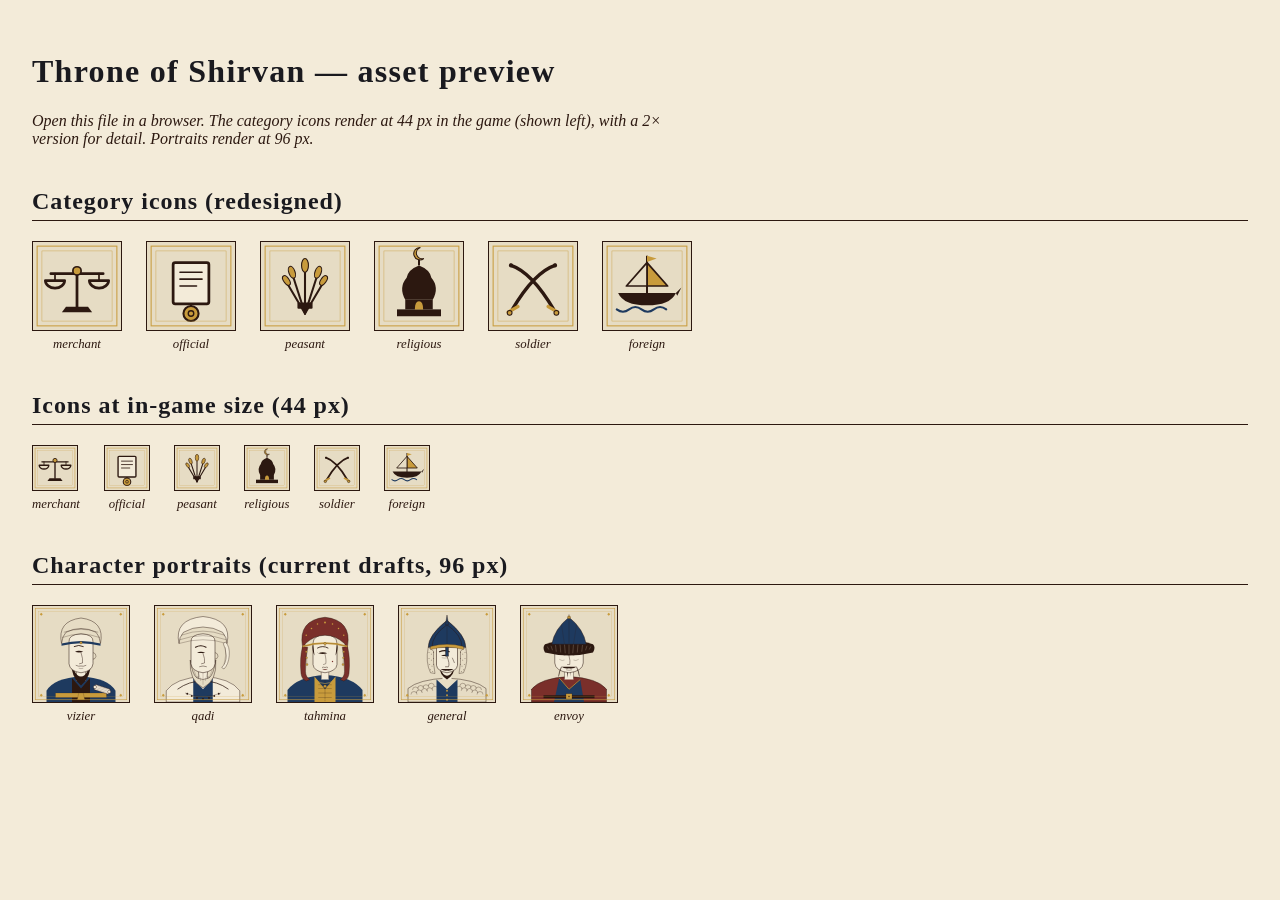
==== assets/preview.html @ d816376f "Add concept chips + Codex, year timeline, swipe, difficulty/daily, reign report; redesign category i" ====
<!DOCTYPE html>
<html lang="en">
  <head>
    <meta charset="UTF-8" />
    <meta name="viewport" content="width=device-width, initial-scale=1.0" />
    <title>Throne of Shirvan — asset preview</title>
    <style>
      body {
        margin: 0;
        padding: 2rem;
        background: #f3ebd9;
        color: #1a1a1f;
        font-family: Georgia, serif;
      }
      h1, h2 { font-weight: 600; letter-spacing: 0.04em; }
      h2 { border-bottom: 1px solid #2c1810; padding-bottom: 0.3rem; margin-top: 2.5rem; }
      .row { display: flex; flex-wrap: wrap; gap: 1.5rem; }
      .cell { text-align: center; }
      .cell img { display: block; background: #e6dcc4; border: 1px solid #2c1810; }
      .cell .label { font-size: 0.8rem; font-style: italic; margin-top: 0.4rem; color: #2c1810; }
      .ingame { display: flex; align-items: center; gap: 0.6rem; background: #e6dcc4; border: 1px solid #2c1810; padding: 0.9rem; max-width: 30rem; margin-top: 0.5rem; }
      .ingame img { display: block; }
      .note { font-style: italic; color: #2c1810; max-width: 40rem; }
    </style>
  </head>
  <body>
    <h1>Throne of Shirvan — asset preview</h1>
    <p class="note">Open this file in a browser. The category icons render at 44&nbsp;px in the game (shown left), with a 2&times; version for detail. Portraits render at 96&nbsp;px.</p>

    <h2>Category icons (redesigned)</h2>
    <div class="row" id="icons"></div>

    <h2>Icons at in-game size (44&nbsp;px)</h2>
    <div class="row" id="icons-small"></div>

    <h2>Character portraits (current drafts, 96&nbsp;px)</h2>
    <div class="row" id="portraits"></div>

    <script>
      const icons = ["merchant", "official", "peasant", "religious", "soldier", "foreign"];
      const portraits = ["vizier", "qadi", "tahmina", "general", "envoy"];
      const big = document.getElementById("icons");
      const small = document.getElementById("icons-small");
      for (const i of icons) {
        big.insertAdjacentHTML("beforeend",
          `<div class="cell"><img src="icons/${i}.svg" width="88" height="88" alt="${i}"><div class="label">${i}</div></div>`);
        small.insertAdjacentHTML("beforeend",
          `<div class="cell"><img src="icons/${i}.svg" width="44" height="44" alt="${i}"><div class="label">${i}</div></div>`);
      }
      const port = document.getElementById("portraits");
      for (const p of portraits) {
        port.insertAdjacentHTML("beforeend",
          `<div class="cell"><img src="portraits/${p}.svg" width="96" height="96" alt="${p}"><div class="label">${p}</div></div>`);
      }
    </script>
  </body>
</html>
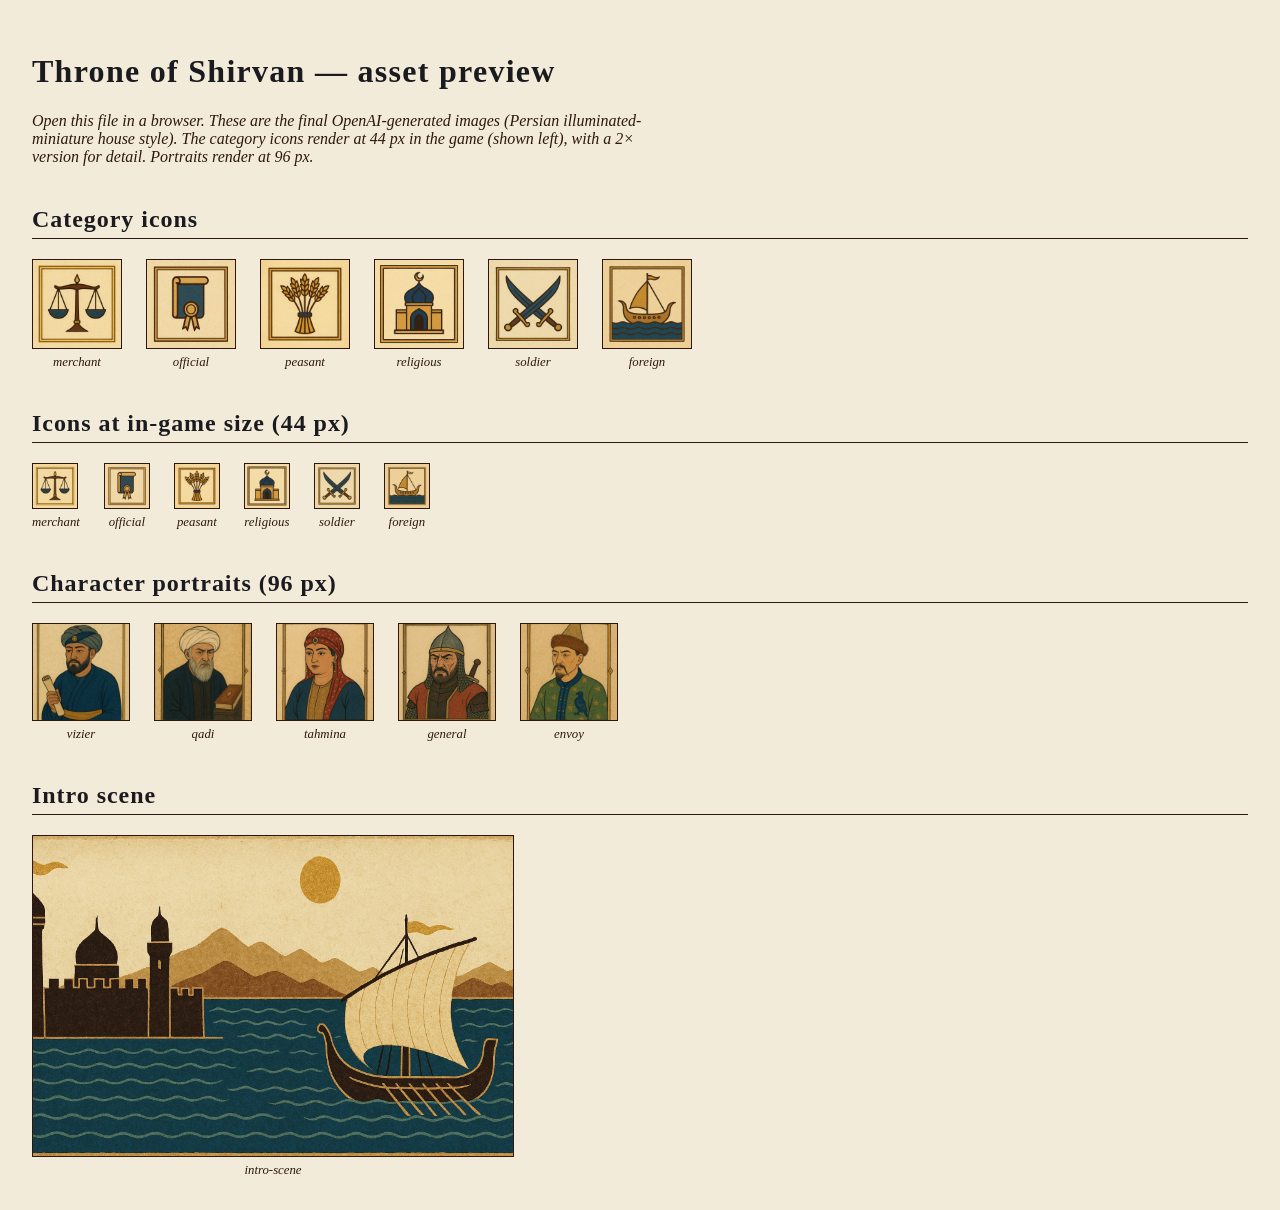
==== commit d2045472: "Generate final art via OpenAI and switch game to PNG assets Replace the SVG placeholders in-game wit" ====
--- a/assets/preview.html
+++ b/assets/preview.html
@@ -25,16 +25,19 @@
   </head>
   <body>
     <h1>Throne of Shirvan — asset preview</h1>
-    <p class="note">Open this file in a browser. The category icons render at 44&nbsp;px in the game (shown left), with a 2&times; version for detail. Portraits render at 96&nbsp;px.</p>
+    <p class="note">Open this file in a browser. These are the final OpenAI-generated images (Persian illuminated-miniature house style). The category icons render at 44&nbsp;px in the game (shown left), with a 2&times; version for detail. Portraits render at 96&nbsp;px.</p>
 
-    <h2>Category icons (redesigned)</h2>
+    <h2>Category icons</h2>
     <div class="row" id="icons"></div>
 
     <h2>Icons at in-game size (44&nbsp;px)</h2>
     <div class="row" id="icons-small"></div>
 
-    <h2>Character portraits (current drafts, 96&nbsp;px)</h2>
+    <h2>Character portraits (96&nbsp;px)</h2>
     <div class="row" id="portraits"></div>
+
+    <h2>Intro scene</h2>
+    <div class="row" id="intro"></div>
 
     <script>
       const icons = ["merchant", "official", "peasant", "religious", "soldier", "foreign"];
@@ -43,15 +46,17 @@
       const small = document.getElementById("icons-small");
       for (const i of icons) {
         big.insertAdjacentHTML("beforeend",
-          `<div class="cell"><img src="icons/${i}.svg" width="88" height="88" alt="${i}"><div class="label">${i}</div></div>`);
+          `<div class="cell"><img src="icons/${i}.png" width="88" height="88" alt="${i}"><div class="label">${i}</div></div>`);
         small.insertAdjacentHTML("beforeend",
-          `<div class="cell"><img src="icons/${i}.svg" width="44" height="44" alt="${i}"><div class="label">${i}</div></div>`);
+          `<div class="cell"><img src="icons/${i}.png" width="44" height="44" alt="${i}"><div class="label">${i}</div></div>`);
       }
       const port = document.getElementById("portraits");
       for (const p of portraits) {
         port.insertAdjacentHTML("beforeend",
-          `<div class="cell"><img src="portraits/${p}.svg" width="96" height="96" alt="${p}"><div class="label">${p}</div></div>`);
+          `<div class="cell"><img src="portraits/${p}.png" width="96" height="96" alt="${p}"><div class="label">${p}</div></div>`);
       }
+      document.getElementById("intro").insertAdjacentHTML("beforeend",
+        `<div class="cell"><img src="intro-scene.png" width="480" alt="intro scene"><div class="label">intro-scene</div></div>`);
     </script>
   </body>
 </html>
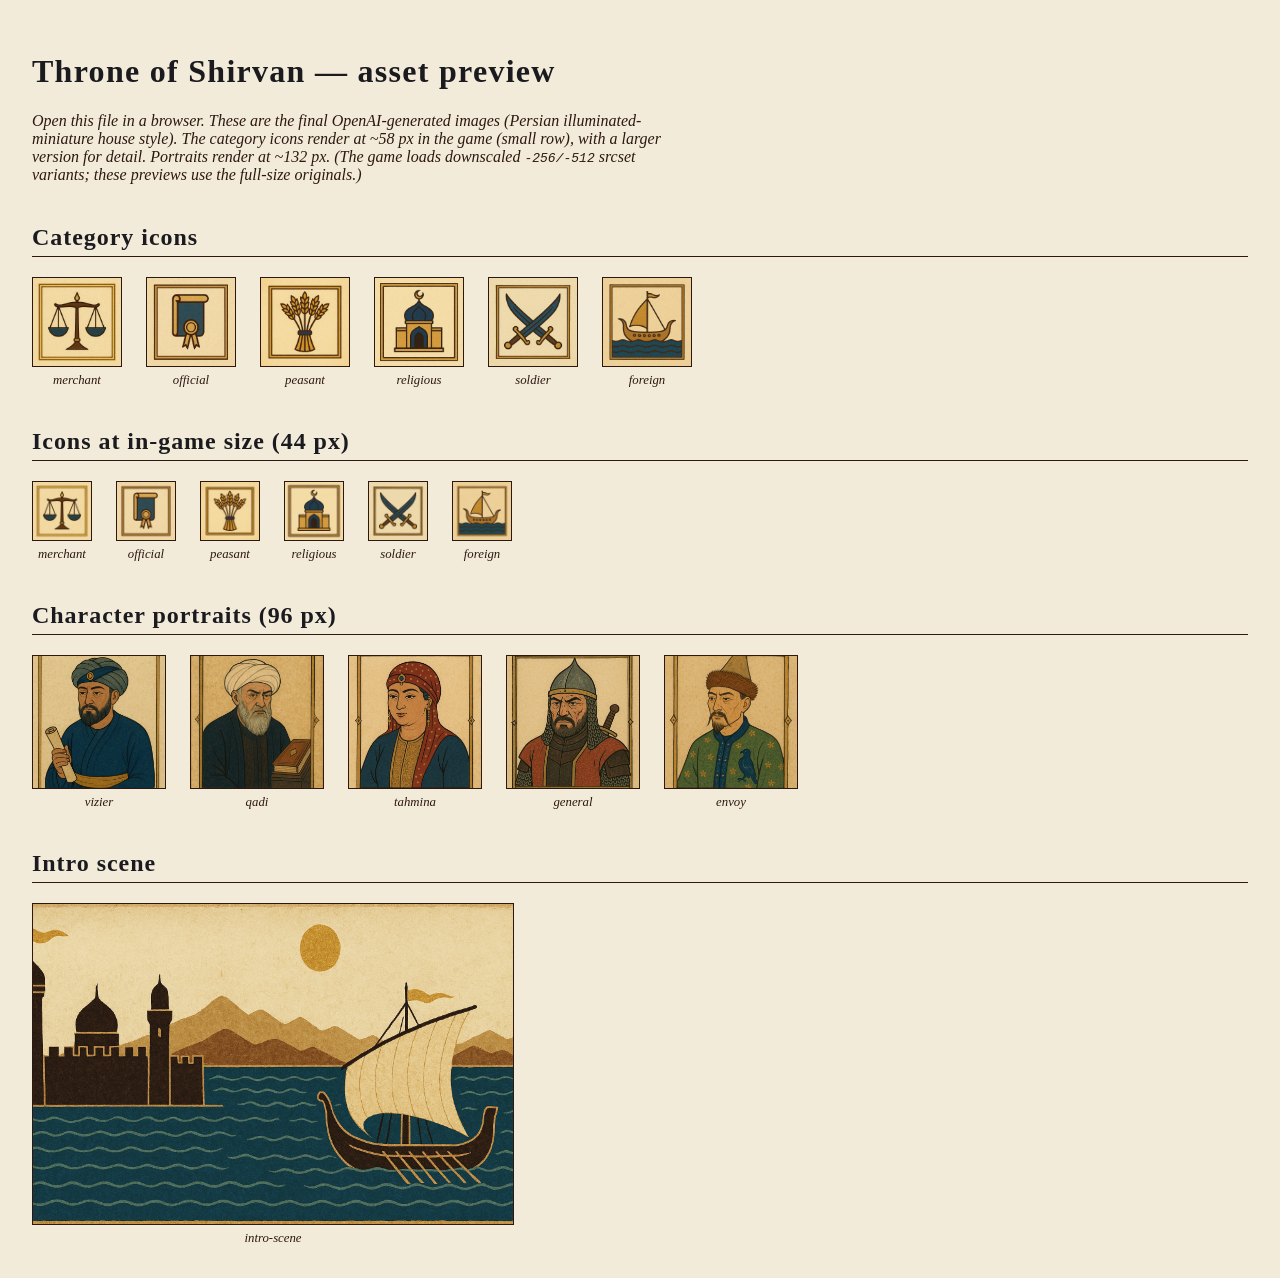
==== commit 5d327ab9: "Phase 0-1: variable reign length + bolder full-window visual overhaul Phase 0 (foundations): - REIGN" ====
--- a/assets/preview.html
+++ b/assets/preview.html
@@ -25,7 +25,7 @@
   </head>
   <body>
     <h1>Throne of Shirvan — asset preview</h1>
-    <p class="note">Open this file in a browser. These are the final OpenAI-generated images (Persian illuminated-miniature house style). The category icons render at 44&nbsp;px in the game (shown left), with a 2&times; version for detail. Portraits render at 96&nbsp;px.</p>
+    <p class="note">Open this file in a browser. These are the final OpenAI-generated images (Persian illuminated-miniature house style). The category icons render at ~58&nbsp;px in the game (small row), with a larger version for detail. Portraits render at ~132&nbsp;px. (The game loads downscaled <code>-256/-512</code> srcset variants; these previews use the full-size originals.)</p>
 
     <h2>Category icons</h2>
     <div class="row" id="icons"></div>
@@ -48,12 +48,12 @@
         big.insertAdjacentHTML("beforeend",
           `<div class="cell"><img src="icons/${i}.png" width="88" height="88" alt="${i}"><div class="label">${i}</div></div>`);
         small.insertAdjacentHTML("beforeend",
-          `<div class="cell"><img src="icons/${i}.png" width="44" height="44" alt="${i}"><div class="label">${i}</div></div>`);
+          `<div class="cell"><img src="icons/${i}.png" width="58" height="58" alt="${i}"><div class="label">${i}</div></div>`);
       }
       const port = document.getElementById("portraits");
       for (const p of portraits) {
         port.insertAdjacentHTML("beforeend",
-          `<div class="cell"><img src="portraits/${p}.png" width="96" height="96" alt="${p}"><div class="label">${p}</div></div>`);
+          `<div class="cell"><img src="portraits/${p}.png" width="132" height="132" alt="${p}"><div class="label">${p}</div></div>`);
       }
       document.getElementById("intro").insertAdjacentHTML("beforeend",
         `<div class="cell"><img src="intro-scene.png" width="480" alt="intro scene"><div class="label">intro-scene</div></div>`);
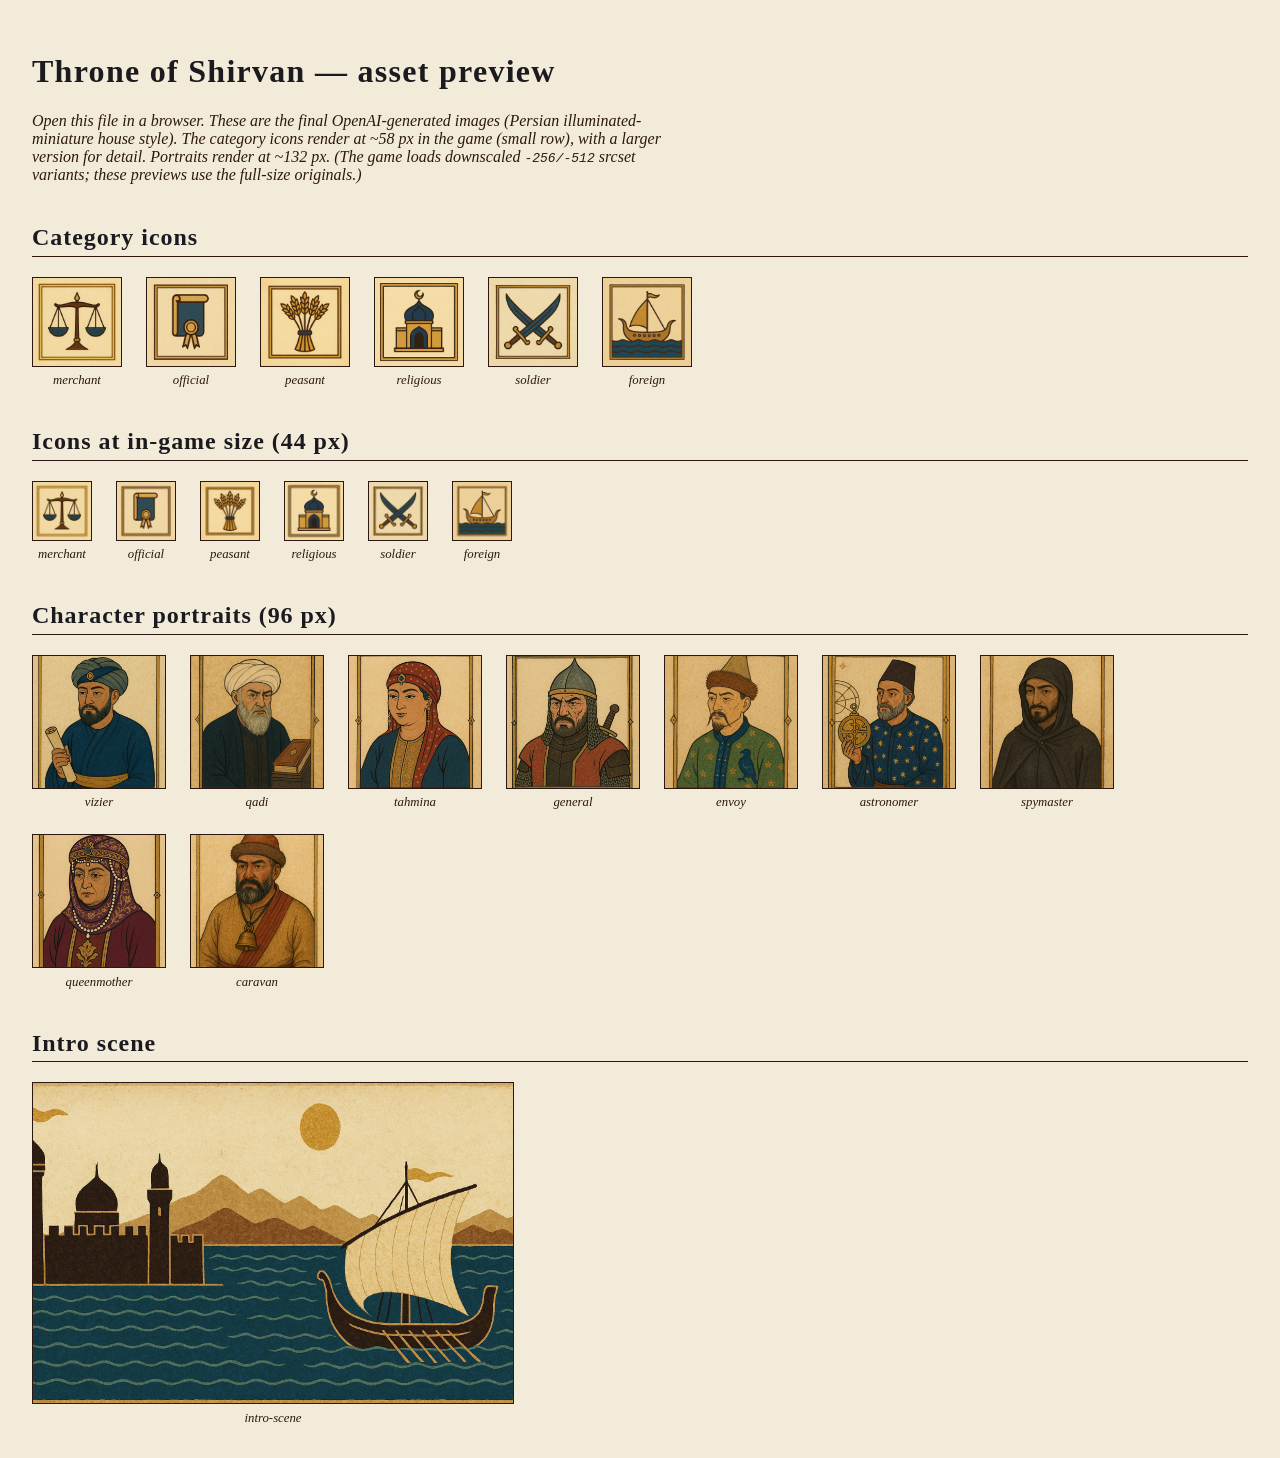
==== commit 108a03d5: "Phase 4a: four new character portraits + wiring - generate astronomer, spymaster, queen-mother, cara" ====
--- a/assets/preview.html
+++ b/assets/preview.html
@@ -41,7 +41,7 @@
 
     <script>
       const icons = ["merchant", "official", "peasant", "religious", "soldier", "foreign"];
-      const portraits = ["vizier", "qadi", "tahmina", "general", "envoy"];
+      const portraits = ["vizier", "qadi", "tahmina", "general", "envoy", "astronomer", "spymaster", "queenmother", "caravan"];
       const big = document.getElementById("icons");
       const small = document.getElementById("icons-small");
       for (const i of icons) {
